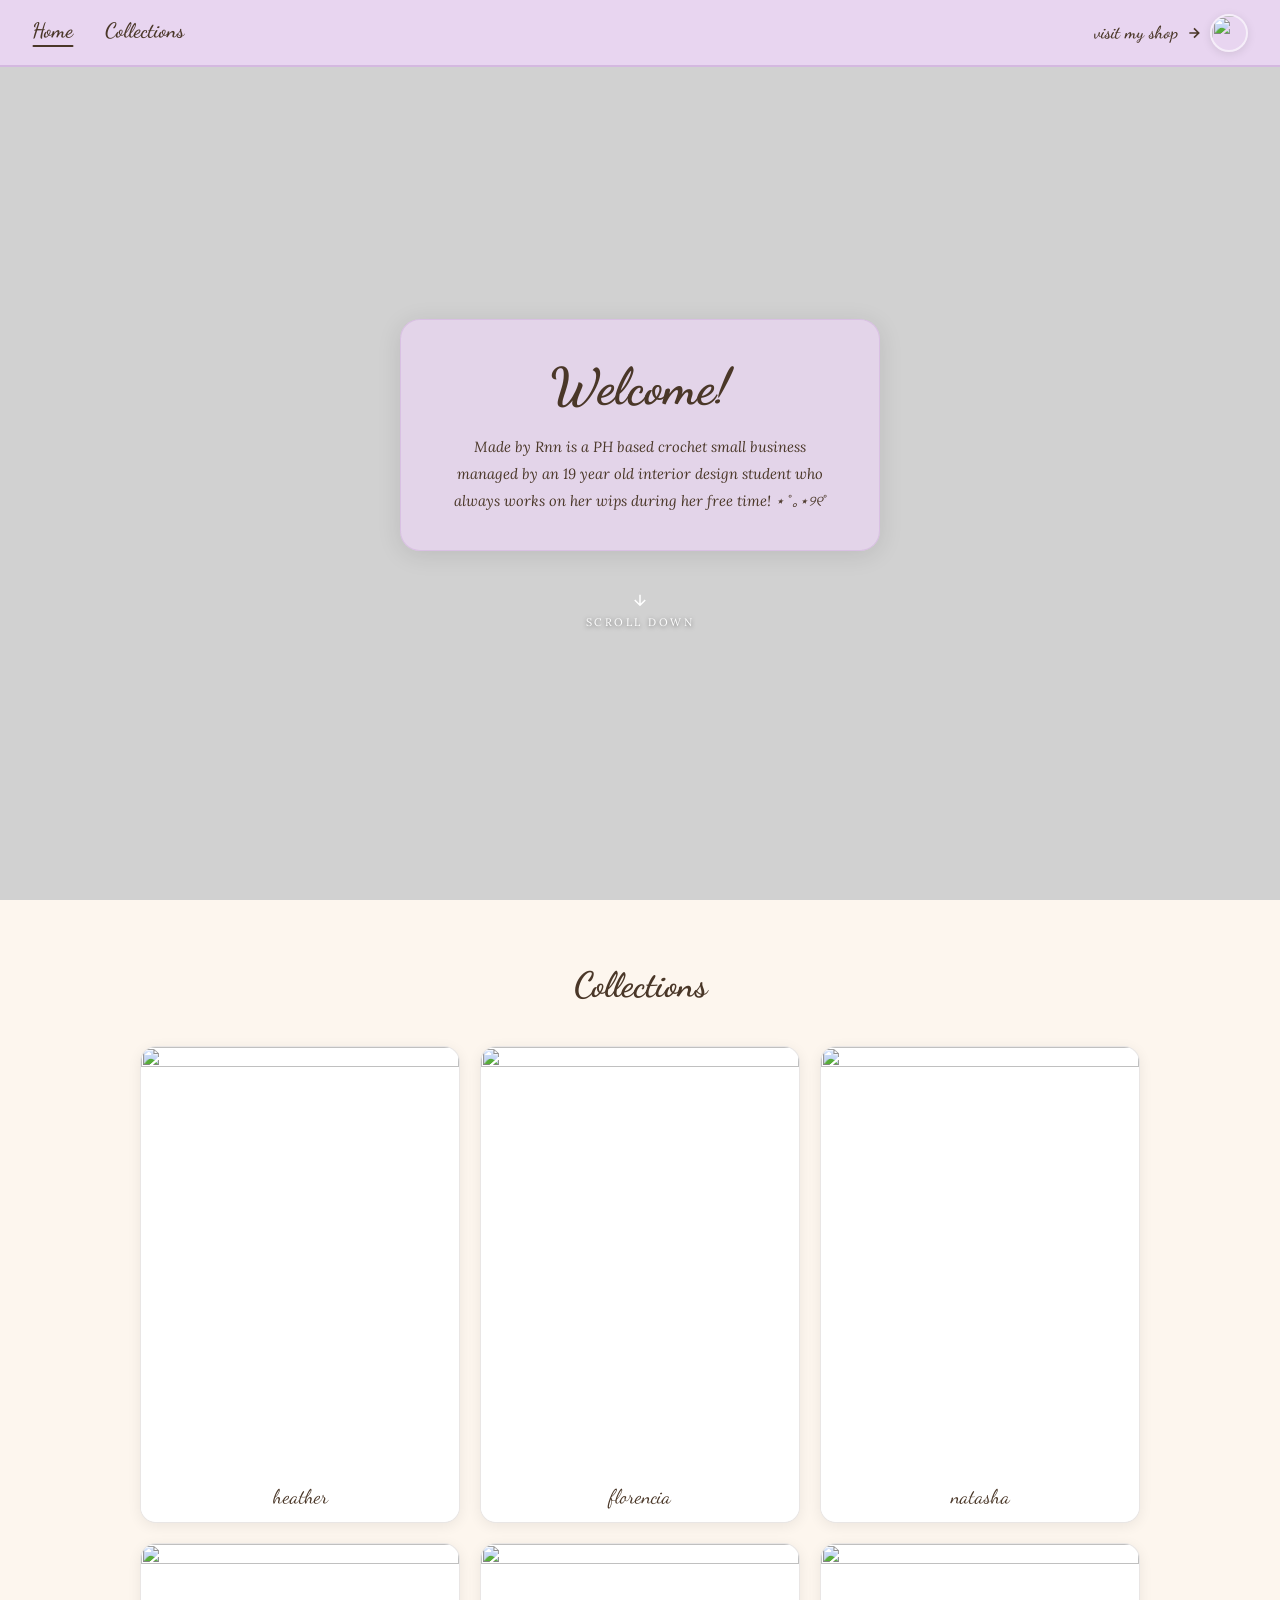
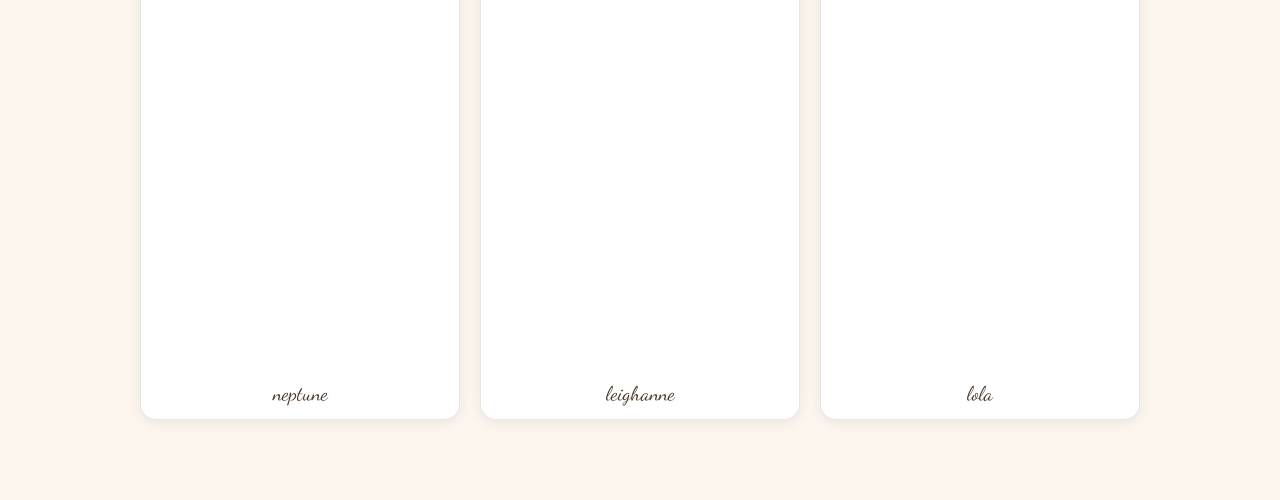
==== yanaweb.HTML @ 55cc110f "Add files via upload" ====
<!DOCTYPE html>
<html>
<head>
  <meta charset="utf-8">
  <link rel="stylesheet" href="prodesign.css" />
  <meta name="viewport" content="width=device-width, initial-scale=1">
  <link href="https://fonts.googleapis.com/css2?family=Dancing+Script:wght@400;500;600;700&family=Lora:ital@0;1&display=swap" rel="stylesheet">
  <title>madebyrnn</title>
</head>
<body>

  <!-- NAVBAR: links sa left, icon sa right -->
  <nav class="navbar">
    <div class="nav-links">
      <a href="#hero" class="nav-link" id="nav-home">Home</a>
      <a href="#collections" class="nav-link" id="nav-collections">Collections</a>
    </div>
    <a href="https://ko-fi.com/madebyrnn" class="nav-shop">
      visit my shop
      <svg viewBox="0 0 24 24"><path d="M5 12h14M12 5l7 7-7 7"/></svg>
      <img src="yanawebpics/loopy.jfif" class="nav-icon" />
    </a>
  </nav>

  <!-- HERO SECTION -->
  <section class="hero" id="hero">
    <div class="header">
      <h1>Welcome!</h1>
      <p>Made by Rnn is a PH based crochet small business managed by an 19 year old interior design student who always works on her wips during her free time! ⋆ ˚｡⋆୨୧˚</p>
    </div>

    <div class="scroll-hint" id="scrollBtn">
      <svg viewBox="0 0 24 24"><path d="M12 5v14M5 12l7 7 7-7"/></svg>
      scroll down
    </div>
  </section>

  <!-- COLLECTIONS -->
  <section class="collections" id="collections">
    <h2 class="collections-title">Collections</h2>
    <div class="products">

      <!--HEATHER-->
      <a href="https://www.instagram.com/p/DMXG5F9SNRo/?img_index=2" class="card-btn">
        <div class="product-card">
          <img src="yanawebpics/test2.jfif" class="preview">
          <div class="product-top">heather</div>
        </div>
      </a>

      <!--FLORENCIA-->
      <a href="https://www.instagram.com/p/DSpXDqMks-t/" class="card-btn">
        <div class="product-card">
          <img src="yanawebpics/test.jfif" class="preview">
          <div class="product-top">florencia</div>
        </div>
      </a>

      <!--NATASHA-->
      <a href="https://www.instagram.com/p/DP5rcQRki7I/" class="card-btn">
        <div class="product-card">
          <img src="yanawebpics/test3.jfif" class="preview">
          <div class="product-top">natasha</div>
        </div>
      </a>

      <!--NEPTUNE-->
      <a href="https://www.instagram.com/p/DL_6RfTy7bL/" class="card-btn">
        <div class="product-card">
          <img src="yanawebpics/neptune.jfif" class="preview">
          <div class="product-top">neptune</div>
        </div>
      </a>

      <!--LEIGHANNE-->
      <a href="https://www.instagram.com/p/DUruURIEvMJ/" class="card-btn">
        <div class="product-card">
          <img src="yanawebpics/leighanne.jfif" class="preview">
          <div class="product-top">leighanne</div>
        </div>
      </a>

      <a href="https://www.instagram.com/p/DVgK7zVkiXx/" class="card-btn">
        <div class="product-card">
          <img src="yanawebpics/lola.jfif" class="preview">
          <div class="product-top">lola</div>
        </div>
      </a>

    </div>
  </section>

  <script>
    // ── Smooth scroll ──
    function smoothScroll(targetId) {
      var target = document.getElementById(targetId);
      var targetPos = target.getBoundingClientRect().top + window.pageYOffset;
      var startPos = window.pageYOffset;
      var distance = targetPos - startPos;
      var duration = 900;
      var startTime = null;

      function ease(t, b, c, d) {
        t /= d / 2;
        if (t < 1) return c / 2 * t * t + b;
        t--;
        return -c / 2 * (t * (t - 2) - 1) + b;
      }

      function animation(currentTime) {
        if (!startTime) startTime = currentTime;
        var timeElapsed = currentTime - startTime;
        var run = ease(timeElapsed, startPos, distance, duration);
        window.scrollTo(0, run);
        if (timeElapsed < duration) requestAnimationFrame(animation);
      }

      requestAnimationFrame(animation);
    }

    document.getElementById('scrollBtn').addEventListener('click', function() {
      smoothScroll('collections');
    });

    document.querySelectorAll('.nav-link').forEach(function(link) {
      link.addEventListener('click', function(e) {
        e.preventDefault();
        var targetId = this.getAttribute('href').replace('#', '');
        smoothScroll(targetId);
      });
    });

    // ── Active nav underline on scroll ──
    var navHome = document.getElementById('nav-home');
    var navCollections = document.getElementById('nav-collections');
    var heroSection = document.getElementById('hero');
    var collectionsSection = document.getElementById('collections');

    function updateActiveNav() {
      var scrollY = window.pageYOffset;
      var collectionsTop = collectionsSection.getBoundingClientRect().top + window.pageYOffset - 80;

      if (scrollY >= collectionsTop) {
        navCollections.classList.add('active');
        navHome.classList.remove('active');
      } else {
        navHome.classList.add('active');
        navCollections.classList.remove('active');
      }
    }

    // Set Home as active on load
    updateActiveNav();
    window.addEventListener('scroll', updateActiveNav);
  </script>
</body>
</html>
---- prodesign.css ----
@import url('https://fonts.googleapis.com/css2?family=Dancing+Script:wght@400;500;600;700&family=Lora:ital@0;1&display=swap');

* {
  margin: 0;
  padding: 0;
  box-sizing: border-box;
}

body {
  font-family: 'Lora', serif;
  min-height: 100vh;
}

/* =====================
   NAVBAR
   ===================== */
.navbar {
  position: fixed;
  top: 0;
  left: 0;
  right: 0;
  z-index: 100;
  display: flex;
  justify-content: space-between;
  align-items: center;
  padding: 0.85rem 2rem;
  background: #e8d5f0;
  border-bottom: 2px solid #d4b8e0;
}

.nav-links {
  display: flex;
  gap: 2rem;
}

.nav-link {
  font-family: 'Dancing Script', cursive;
  font-size: 1.3rem;
  font-weight: 600;
  color: #4a3728;
  text-decoration: none;
  transition: opacity 0.2s;
  position: relative;
  padding-bottom: 4px;
}

.nav-link:hover { opacity: 0.6; }

.nav-link::after {
  content: '';
  position: absolute;
  bottom: 0;
  left: 50%;
  transform: translateX(-50%);
  width: 0%;
  height: 2px;
  background: #4a3728;
  border-radius: 2px;
  transition: width 0.4s cubic-bezier(0.4, 0, 0.2, 1);
}

.nav-link.active::after {
  width: 100%;
}

.nav-shop {
  display: flex;
  align-items: center;
  gap: 8px;
  text-decoration: none;
  font-family: 'Dancing Script', cursive;
  font-size: 1.1rem;
  font-weight: 600;
  color: #4a3728;
  transition: opacity 0.2s;
}

.nav-shop:hover { opacity: 0.7; }

.nav-shop svg {
  width: 16px;
  height: 16px;
  stroke: #4a3728;
  fill: none;
  stroke-width: 2.5;
  flex-shrink: 0;
}

.nav-icon {
  width: 38px;
  height: 38px;
  border-radius: 50%;
  object-fit: cover;
  border: 2px solid rgba(255,255,255,0.6);
  box-shadow: 0 2px 10px rgba(0,0,0,0.1);
}

/* =====================
   HERO
   ===================== */
.hero {
  min-height: 100vh;
  display: flex;
  flex-direction: column;
  align-items: center;
  justify-content: center;
  text-align: center;
  padding: 6rem 2rem 3rem;
  background-image: url('yanawebpics/collage.png');
  background-size: cover;
  background-position: center;
  background-attachment: scroll;
  position: relative;
}

/* overlay — subtle para lumabas ang photos */
.hero::before {
  content: '';
  position: absolute;
  inset: 0;
  background: rgba(0, 0, 0, 0.18);
  z-index: 0;
}

.hero > * {
  position: relative;
  z-index: 1;
}

/* Option D: lavender frosted card — matches navbar */
.header {
  background: rgba(232, 213, 240, 0.78);
  backdrop-filter: blur(8px);
  -webkit-backdrop-filter: blur(8px);
  border: 1px solid rgba(212, 184, 224, 0.7);
  border-radius: 20px;
  padding: 2.2rem 2.8rem;
  max-width: 480px;
  width: 100%;
  box-shadow: 0 4px 24px rgba(0,0,0,0.10);
}

/* dark brown — same as nav links */
.header h1 {
  font-family: 'Dancing Script', cursive;
  font-size: 3.2rem;
  font-weight: 700;
  color: #4a3728;
  margin-bottom: 1rem;
  text-shadow: none;
}

.header p {
  font-size: 0.92rem;
  line-height: 1.85;
  color: #4a3728;
  font-style: italic;
  text-shadow: none;
}

/* scroll hint — white so it's visible against photos */
.scroll-hint {
  margin-top: 2.5rem;
  display: flex;
  flex-direction: column;
  align-items: center;
  gap: 6px;
  color: #fff;
  font-size: 0.68rem;
  letter-spacing: 2.5px;
  text-transform: uppercase;
  cursor: pointer;
  animation: bounce 2s infinite;
  transition: color 0.2s;
  text-shadow: 0 1px 4px rgba(0,0,0,0.5);
}

.scroll-hint:hover { color: #e8d5f0; }

.scroll-hint svg {
  width: 18px;
  height: 18px;
  stroke: currentColor;
  fill: none;
  stroke-width: 2;
}

@keyframes bounce {
  0%, 100% { transform: translateY(0); }
  50% { transform: translateY(7px); }
}

/* =====================
   COLLECTIONS
   ===================== */
.collections {
  background-color: #fdf6ee;
  padding: 4rem 2rem 5rem;
}

.collections-title {
  font-family: 'Dancing Script', cursive;
  font-size: 2.2rem;
  color: #4a3728;
  text-align: center;
  margin-bottom: 2.5rem;
  font-weight: 700;
}

.products {
  display: grid;
  grid-template-columns: repeat(3, 1fr);
  gap: 1.25rem;
  max-width: 1000px;
  margin: 0 auto;
}

.card-btn {
  text-decoration: none;
  color: inherit;
}

.product-card {
  background: #fff;
  border: 1px solid rgba(74, 55, 40, 0.12);
  border-radius: 16px;
  overflow: hidden;
  box-shadow: 0 3px 14px rgba(0,0,0,0.07);
  transition: transform 0.25s ease, box-shadow 0.25s ease;
}

.product-card:hover {
  transform: translateY(-5px);
  box-shadow: 0 10px 28px rgba(0,0,0,0.12);
}

.preview {
  width: 100%;
  aspect-ratio: 3 / 4;
  object-fit: cover;
  display: block;
}

.product-top {
  font-family: 'Dancing Script', cursive;
  font-size: 1.25rem;
  color: #4a3728;
  text-align: center;
  padding: 0.85rem 1rem;
  background: #fff;
}

/* =====================
   RESPONSIVE
   ===================== */
@media (max-width: 640px) {
  .products { grid-template-columns: repeat(2, 1fr); }
  .header h1 { font-size: 2.4rem; }
  .header { padding: 0; }
}
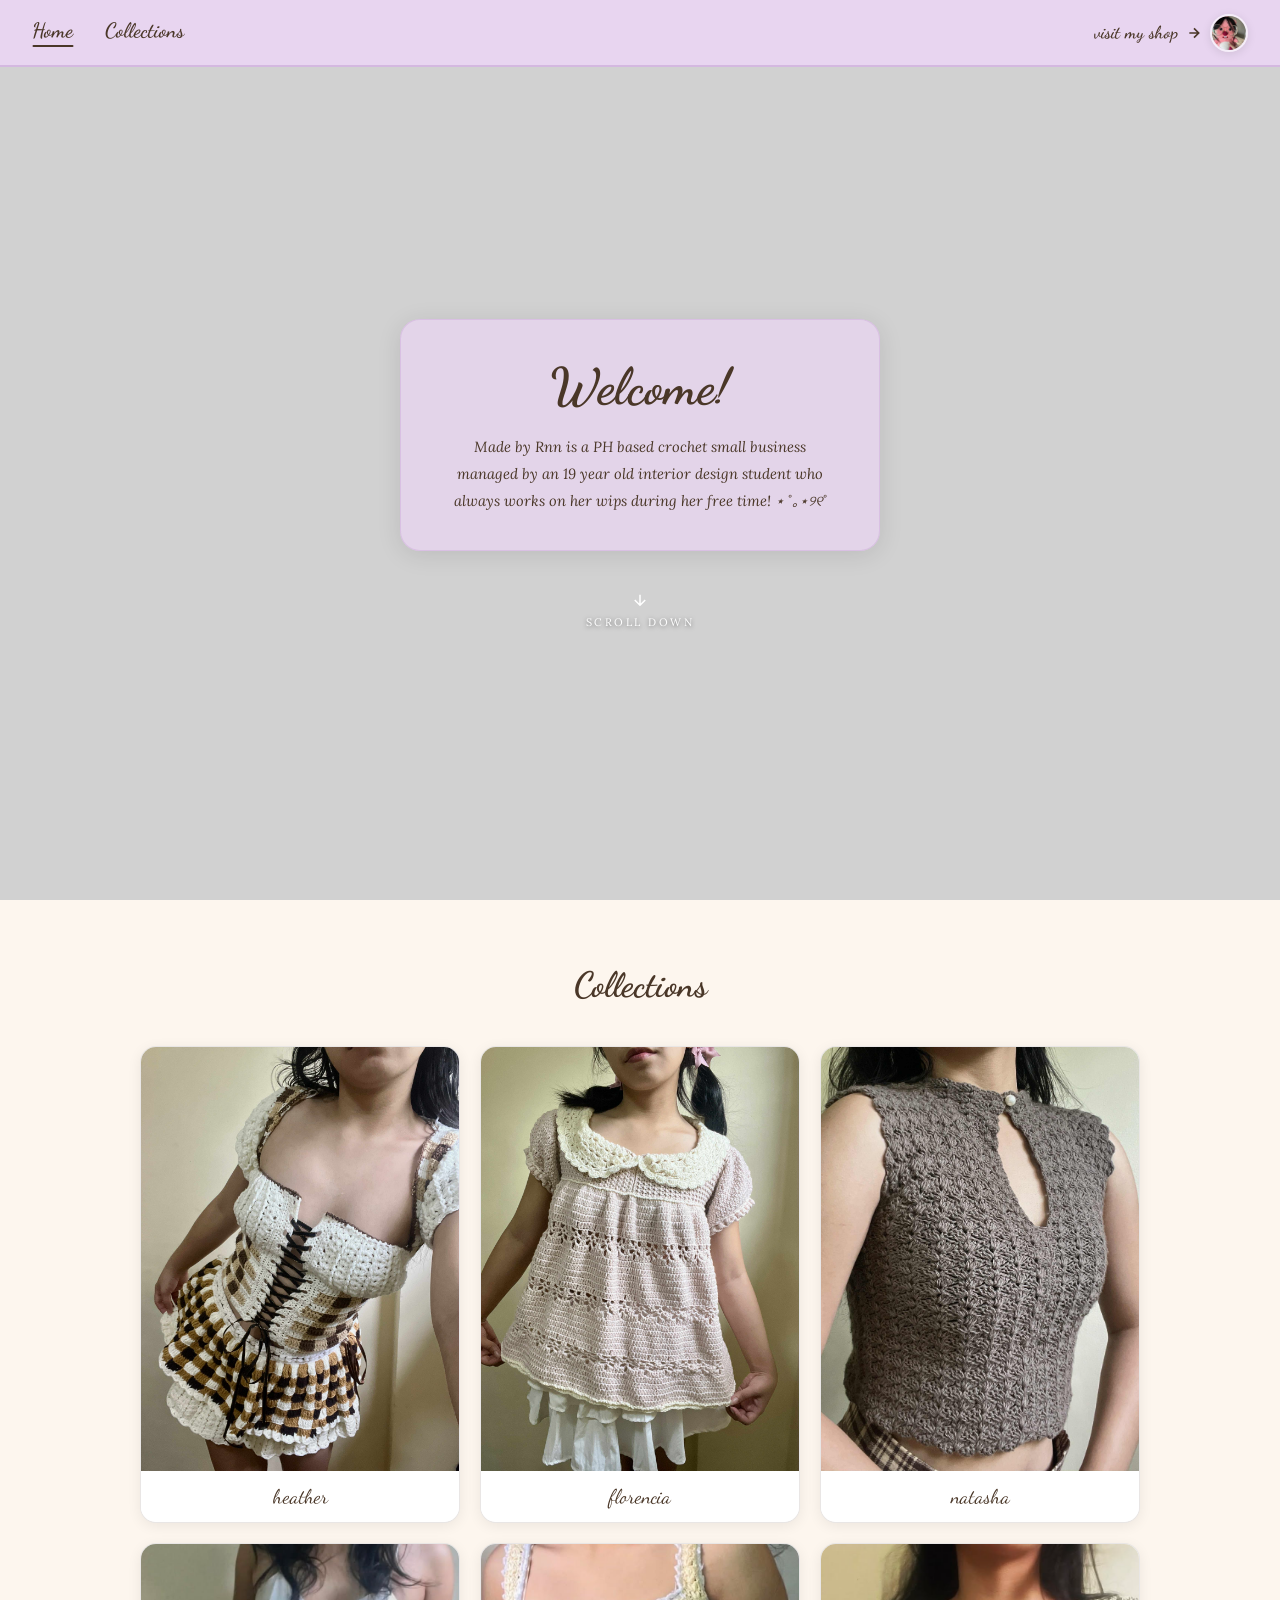
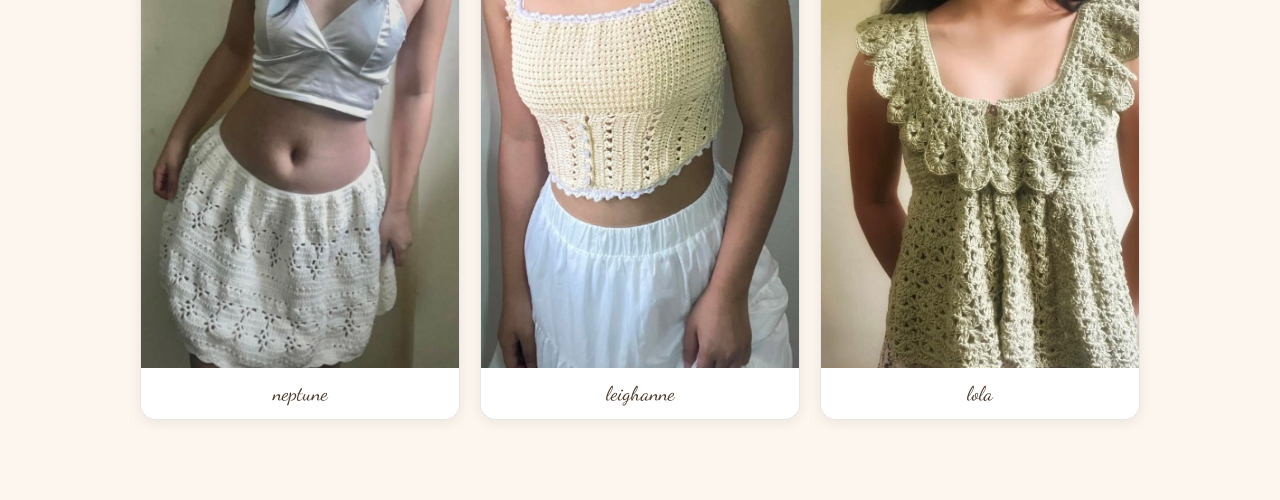
==== commit c4a537c8: "yanaweb.HTML" ====
--- a/yanaweb.HTML
+++ b/yanaweb.HTML
@@ -18,7 +18,7 @@
     <a href="https://ko-fi.com/madebyrnn" class="nav-shop">
       visit my shop
       <svg viewBox="0 0 24 24"><path d="M5 12h14M12 5l7 7-7 7"/></svg>
-      <img src="yanawebpics/loopy.jfif" class="nav-icon" />
+      <img src="loopy.jfif" class="nav-icon" />
     </a>
   </nav>
 
@@ -43,7 +43,7 @@
       <!--HEATHER-->
       <a href="https://www.instagram.com/p/DMXG5F9SNRo/?img_index=2" class="card-btn">
         <div class="product-card">
-          <img src="yanawebpics/test2.jfif" class="preview">
+          <img src="test2.jfif" class="preview">
           <div class="product-top">heather</div>
         </div>
       </a>
@@ -51,7 +51,7 @@
       <!--FLORENCIA-->
       <a href="https://www.instagram.com/p/DSpXDqMks-t/" class="card-btn">
         <div class="product-card">
-          <img src="yanawebpics/test.jfif" class="preview">
+          <img src="test.jfif" class="preview">
           <div class="product-top">florencia</div>
         </div>
       </a>
@@ -59,7 +59,7 @@
       <!--NATASHA-->
       <a href="https://www.instagram.com/p/DP5rcQRki7I/" class="card-btn">
         <div class="product-card">
-          <img src="yanawebpics/test3.jfif" class="preview">
+          <img src="test3.jfif" class="preview">
           <div class="product-top">natasha</div>
         </div>
       </a>
@@ -67,7 +67,7 @@
       <!--NEPTUNE-->
       <a href="https://www.instagram.com/p/DL_6RfTy7bL/" class="card-btn">
         <div class="product-card">
-          <img src="yanawebpics/neptune.jfif" class="preview">
+          <img src="neptune.jfif" class="preview">
           <div class="product-top">neptune</div>
         </div>
       </a>
@@ -75,14 +75,14 @@
       <!--LEIGHANNE-->
       <a href="https://www.instagram.com/p/DUruURIEvMJ/" class="card-btn">
         <div class="product-card">
-          <img src="yanawebpics/leighanne.jfif" class="preview">
+          <img src="leighanne.jfif" class="preview">
           <div class="product-top">leighanne</div>
         </div>
       </a>
 
       <a href="https://www.instagram.com/p/DVgK7zVkiXx/" class="card-btn">
         <div class="product-card">
-          <img src="yanawebpics/lola.jfif" class="preview">
+          <img src="lola.jfif" class="preview">
           <div class="product-top">lola</div>
         </div>
       </a>
@@ -154,4 +154,4 @@
     window.addEventListener('scroll', updateActiveNav);
   </script>
 </body>
-</html>+</html>
